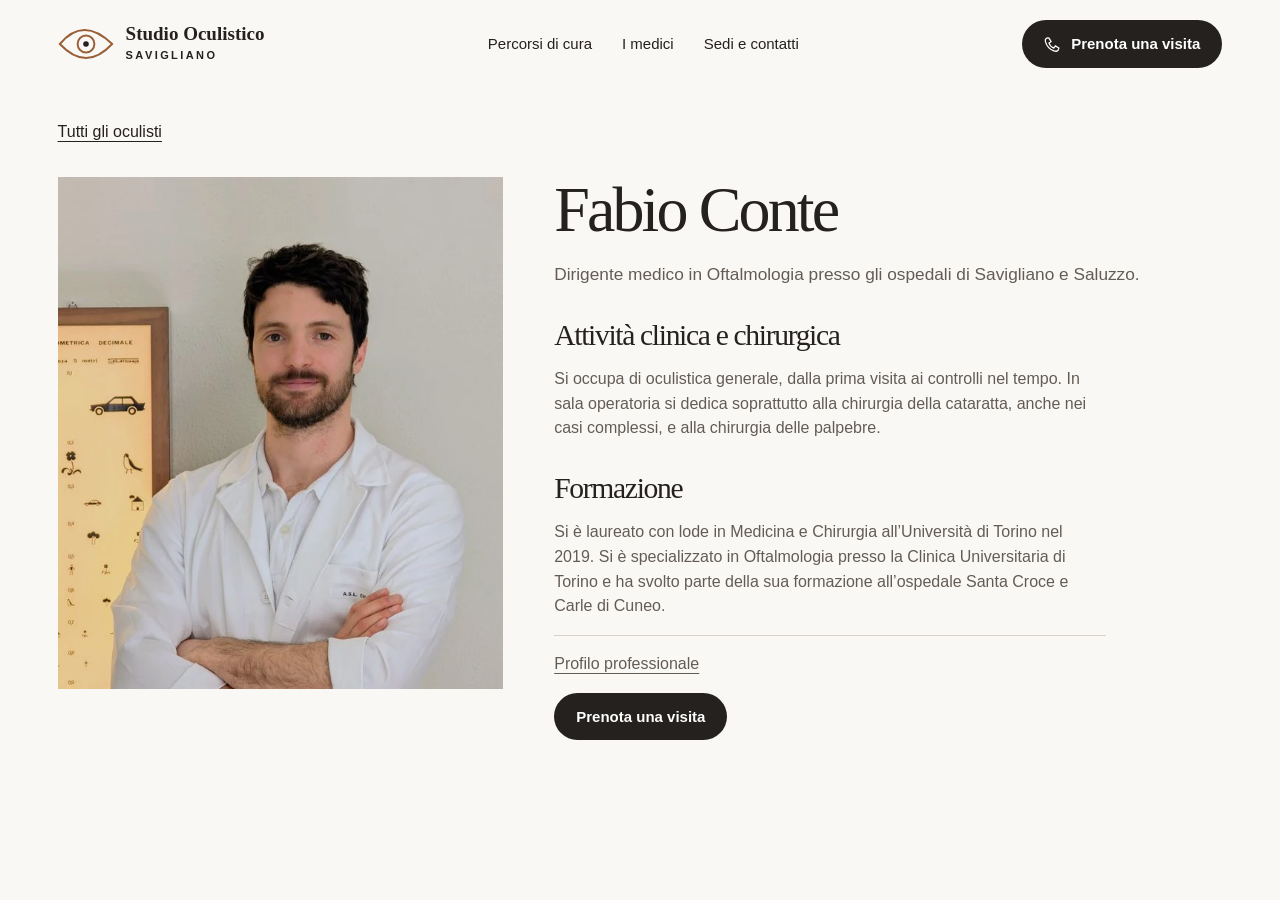
==== fabio-conte.html @ 16d63e9a "Aggiunge mappe delle sedi e profili dei tre oculisti" ====
<!doctype html>
<html lang="it"><head><meta charset="utf-8"><meta name="viewport" content="width=device-width,initial-scale=1">
<title>Dott. Fabio Conte | Studio Oculistico Savigliano</title><meta name="description" content="Dirigente medico in Oftalmologia presso gli ospedali di Savigliano e Saluzzo. Formazione e attività chirurgica."><link rel="stylesheet" href="style.css"><link rel="stylesheet" href="sedi-medici.css"></head>
<body><a class="skip" href="#principale">Vai al contenuto</a><header><a class="brand" href="index.html#principale"><svg class="eye" aria-hidden="true" viewBox="0 0 60 38"><path d="M2 19Q27 -11 58 19Q30 49 2 19Z"/><circle cx="30" cy="19" r="9"/><circle cx="30" cy="19" r="3" fill="currentColor" stroke="none"/></svg><span>Studio Oculistico<small>Savigliano</small></span></a><nav class="nav" aria-label="Navigazione principale"><a href="index.html#percorsi">Percorsi di cura</a><a href="index.html#specialisti">I medici</a><a href="index.html#sedi">Sedi e contatti</a></nav><a class="btn" href="tel:+393296215025"><svg class="phone" aria-hidden="true" viewBox="0 0 24 24"><path d="m7 3 3 5-3 2c1 3 4 6 7 7l2-3 5 3c-1 5-4 5-7 4C8 19 4 15 2 8 1 4 4 2 7 3Z"/></svg>Prenota una visita</a></header>
<main class="wrap profile" id="principale"><a href="index.html#specialisti">Tutti gli oculisti</a>
<div class="profile-layout"><img src="img/fabio.webp" alt="Dott. Fabio Conte"><article><h1>Fabio Conte</h1><p class="intro">Dirigente medico in Oftalmologia presso gli ospedali di Savigliano e Saluzzo.</p>
<h2>Attività clinica e chirurgica</h2><p>Si occupa di oculistica generale, dalla prima visita ai controlli nel tempo. In sala operatoria si dedica soprattutto alla chirurgia della cataratta, anche nei casi complessi, e alla chirurgia delle palpebre.</p>
<h2>Formazione</h2><p>Si è laureato con lode in Medicina e Chirurgia all’Università di Torino nel 2019. Si è specializzato in Oftalmologia presso la Clinica Universitaria di Torino e ha svolto parte della sua formazione all’ospedale Santa Croce e Carle di Cuneo.</p><p class="sources"><a href="https://dottfabioconte.it/">Profilo professionale</a></p>
<a class="btn" href="index.html#prenota">Prenota una visita</a></article></div></main></body></html>
---- style.css ----
:root{--paper:#faf8f5;--ink:#24211e;--gold:#995f37;--line:#d8d1c9;--soft:#eed5bc;--muted:#635c55;color:var(--ink);background:var(--paper);font:100%/1.55 Arial,Helvetica,sans-serif}*{box-sizing:border-box}html{scroll-behavior:smooth;scroll-padding-top:24px}body{margin:0}a{color:inherit;text-underline-offset:4px}a:focus-visible,button:focus-visible,summary:focus-visible{outline:3px solid #ad692f;outline-offset:4px}header,.wrap,footer{width:min(91%,1360px);margin:auto}header{height:88px;display:flex;align-items:center;justify-content:space-between;gap:20px}.brand{display:inline-flex;align-items:center;text-decoration:none;gap:12px;font:600 19px/1 Georgia,serif}.brand small{display:block;font:600 11px/1.5 Arial;letter-spacing:.22em;text-transform:uppercase;margin-top:4px}.eye{width:56px;height:36px;fill:none;stroke:var(--gold);stroke-width:2.1}.nav{display:flex;gap:30px}.nav a{text-decoration:none;font-size:15px}.nav a:hover,details a:hover{color:var(--gold)}.btn{border-radius:999px;background:var(--ink);color:#fff;padding:12px 22px;font-size:15px;text-decoration:none;display:inline-flex;align-items:center;justify-content:center;gap:10px;font-weight:600}.btn:hover{background:#4b382c}.phone{width:17px;height:17px;fill:none;stroke:currentColor;stroke-width:1.8}.hero{display:grid;grid-template-columns:1.02fr 1fr;background:#f0e7db;min-height:510px}.copy{align-self:center;padding:48px clamp(26px,4.5vw,86px)}.over{font-weight:700;font-size:12px;letter-spacing:.16em;text-transform:uppercase;color:var(--gold);display:flex;align-items:center;gap:11px}.over:before{content:'';height:1px;width:32px;background:currentColor}h1,h2,h3{font-family:Georgia,'Times New Roman',serif;font-weight:400;line-height:1.04;letter-spacing:-.045em}h1{font-size:clamp(3.8rem,5.65vw,6rem);margin:20px 0 18px}h1 em,h2 em{color:var(--gold);font-weight:400}p{color:var(--muted)}.intro{max-width:520px;margin:0 0 25px;font-size:1.08rem}.heroNav{display:flex;flex-wrap:wrap;gap:12px 24px;align-items:center}.heroNav>a:last-child{font-size:15px}.photo{position:relative;min-height:100%;margin:0;background:#b19178}.photo>img{position:absolute;width:100%;height:100%;object-fit:cover;object-position:50% 34%}.caption{position:absolute;bottom:17px;left:20px;background:rgba(35,30,26,.84);color:white;border-radius:24px;padding:6px 13px;font-size:13px;display:flex;align-items:center;gap:7px}.pin{width:14px;height:17px;stroke:currentColor;stroke-width:1.8;fill:none}section.wrap{padding:68px 0}.sectionHead{display:flex;justify-content:space-between;align-items:end;gap:30px;margin-bottom:28px}h2{font-size:clamp(2.4rem,3.6vw,4rem);margin:10px 0 0}.grid{display:grid;grid-template-columns:repeat(3,1fr);gap:24px}.path{padding:26px 22px 22px;border:1px solid var(--line);border-top:3px solid #b88860;background:#fffdf9}.glyph{display:block;width:44px;height:40px;color:var(--gold);fill:none;stroke:currentColor;stroke-width:1.4}.path h3,.doctor h3{font-size:clamp(1.65rem,2vw,2.2rem);margin:14px 0}.path p{margin:0 0 18px}.path details{border-top:1px solid var(--line);padding-top:12px}summary{cursor:pointer;font-weight:600;font-size:15px}details p{padding-top:12px}.team{background:#eee7de}.team .wrap{padding:62px 0}.doctor img{width:100%;height:clamp(180px,20vw,300px);object-fit:cover;object-position:center 28%;display:block}.doctor:nth-child(2) img{object-position:center 20%}.doctor p{margin:0 0 7px}.doctor a,.address a{font-size:15px}.location{display:grid;grid-template-columns:1fr 1fr;gap:6%;align-items:center}.location>img{width:100%;height:400px;object-fit:cover}.address{padding:14px 0;border-bottom:1px solid var(--line)}.address h3{font-size:1.65rem;margin:3px 0}.address p{margin:6px 0}.contact{background:var(--ink);color:var(--paper);padding:50px 0}.contact .wrap{display:flex;align-items:center;justify-content:space-between;gap:24px}.contact .btn{background:var(--soft);color:var(--ink)}.contact p{color:#ded6ce;margin-bottom:0}footer{padding:24px 0;display:flex;justify-content:space-between;font-size:14px}header details{display:none}.skip{position:absolute;left:-9999px}.skip:focus{left:5px;top:5px;background:white;z-index:10}@media(max-width:820px){.nav{display:none}header{height:72px}.hero{min-height:430px}.copy{padding:30px 5vw}h1{font-size:clamp(3rem,6vw,4rem)}.grid{gap:12px}.path{padding:20px 14px}.sectionHead{display:block}.location{gap:22px}}@media(max-width:640px){header{width:92%;gap:6px;height:66px}.brand{font-size:16px;gap:6px}.eye{width:38px}.brand small{font-size:9px}.btn{font-size:14px;padding:10px 14px}.hero{grid-template-columns:1fr}.copy{padding:32px 5% 26px}.intro{font-size:1rem;margin-bottom:18px}h1{font-size:clamp(3rem,12vw,4.1rem);margin:12px 0}.photo{height:230px}.photo>img{object-position:50% 31%}.grid,.location{grid-template-columns:1fr}.sectionHead{margin-bottom:20px}section.wrap,.team .wrap{padding:40px 0}.doctor{padding-bottom:15px}.doctor img{height:270px}.location>img{height:220px}.contact .wrap{display:block}.contact .btn{margin-top:18px}footer{gap:14px;flex-wrap:wrap}.path h3{margin:10px 0}.over{font-size:11px}}@media(prefers-reduced-motion:reduce){html{scroll-behavior:auto}}

/* Percorsi di lettura */
.hero .photo img{object-position:38% center}
.feature{display:flex;flex-direction:column;text-decoration:none;border-bottom:1px solid var(--line);padding-bottom:20px}.feature>img{width:100%;aspect-ratio:1.85;object-fit:cover;border-radius:4px}.feature h3{font-size:2rem;margin:20px 0 8px}.feature p{margin:0 0 14px}.feature span,.guideHero .copy>a{color:#784828;text-decoration:underline;text-underline-offset:5px;font-weight:600;font-size:.94rem}.feature:hover h3{color:var(--gold)}.focus{background:#eee2d4}.focus .wrap,.guideHero{display:grid;grid-template-columns:1fr 1fr;align-items:center}.focus .wrap{padding:60px 0;gap:6%}.focus img{width:100%;display:block;border-radius:4px}.focus p{max-width:54ch}.guideHero{background:#f1e9df;align-items:stretch}.guideHero .copy{padding:40px max(5vw,22px)}.guideHero h1{font-size:clamp(2.9rem,5vw,5.5rem)}.guideHero>img{width:100%;height:100%;max-height:480px;min-height:340px;object-fit:cover}.reading{width:min(90%,1140px);margin:60px auto 80px;display:grid;grid-template-columns:minmax(170px,230px) minmax(0,1fr);gap:7%}.reading aside{align-self:start;position:sticky;top:24px;border-top:2px solid var(--gold);display:grid;padding:18px 0;gap:14px}.reading aside a{font-size:15px;text-decoration:none}.reading aside a:hover{text-decoration:underline}.reading article h2{font-size:clamp(1.9rem,3vw,3rem);margin:38px 0 14px}.reading article>div>h2:first-child{margin-top:0}.reading article p,.reading dd{line-height:1.7;color:var(--muted)}.reading dl{background:#f1ebe4;padding:6px 24px 20px}.reading dt{font-weight:bold;padding-top:18px}.reading dd{margin:3px 0 0}.scenes{display:grid;grid-template-columns:1fr 1fr;gap:18px}.scenes figure{margin:0}.scenes img{width:100%;aspect-ratio:1.65;object-fit:cover}.scenes figcaption{color:var(--muted);font-size:1rem}.scenes strong{display:block;color:var(--ink);margin:8px 0 4px}.reading details{border-bottom:1px solid var(--line);padding:16px 0}.reading summary{font-size:1rem}.reading .source,.reading .related{font-size:.9rem;margin-top:24px}.reading .related a{display:inline-block}.reading details p{padding:0}footer{gap:14px;flex-wrap:wrap}@media(max-width:740px){.guideHero,.focus .wrap,.reading{grid-template-columns:1fr}.guideHero>img{min-height:0;max-height:260px}.guideHero .copy{padding:28px 5%}.focus .wrap{gap:24px;padding:36px 0}.reading{margin:24px auto 40px;gap:28px}.reading aside{position:static;display:flex;flex-wrap:wrap;gap:8px 18px;border-bottom:1px solid var(--line)}.reading aside strong{width:100%}.feature h3{font-size:1.7rem}.scenes{gap:12px}.hero .photo img{object-position:45% 35%}}

.anatomia{margin:0 0 36px}.anatomia img,.feature img[src$=".svg"]{width:100%;height:auto;display:block}.feature img[src$=".svg"]{aspect-ratio:2}.anatomia figcaption{padding:12px 0;color:var(--muted);line-height:1.6}.anatomia figcaption strong{display:block;color:var(--ink)}

.schema-opzionale .aperto,.schema-opzionale[open] .chiuso{display:none}.schema-opzionale[open] .aperto{display:inline}.schema-opzionale .anatomia{margin:16px 0 0}.reading details.schema-opzionale{margin-bottom:24px;padding:12px 0}.schema-opzionale summary{color:#784828}
---- sedi-medici.css ----
.doctor { position: relative; }
.doctor a::after { content: ""; position: absolute; inset: 0; }
.doctor:focus-within { outline: 3px solid var(--gold); outline-offset: 5px; }
.doctor:hover h3 { color: var(--gold); }
section.map-section { padding-top: 0; }
.maps, .profile-layout { display: grid; grid-template-columns: repeat(2, minmax(0, 1fr)); gap: clamp(1.5rem, 4vw, 4rem); }
.maps { margin-top: 2rem; }
.maps article { border-top: 1px solid var(--line); padding-top: 1.25rem; }
.maps h3 { font-size: 2rem; margin: 0; }
.maps p { margin: .75rem 0 1rem; }
.maps iframe { width: 100%; height: clamp(17rem, 25vw, 23rem); display: block; border: 1px solid var(--line); margin-bottom: 1rem; }
.profile { padding: 2rem 0 5rem; }
.profile-layout { grid-template-columns: minmax(0, 2fr) minmax(0, 3fr); margin-top: 2rem; }
.profile-layout img { width: 100%; max-height: 32rem; object-fit: cover; object-position: center 25%; }
.profile h1 { font-size: clamp(2.75rem, 5vw, 5rem); margin-top: 0; }
.profile h2 { font-size: 1.85rem; margin-top: 2rem; }
.profile article p { max-width: 62ch; }
.profile .sources { padding-top: 1rem; border-top: 1px solid var(--line); }
@media (max-width: 700px) {
  .maps, .profile-layout { grid-template-columns: 1fr; }
  .profile-layout img { max-height: 18rem; }
}
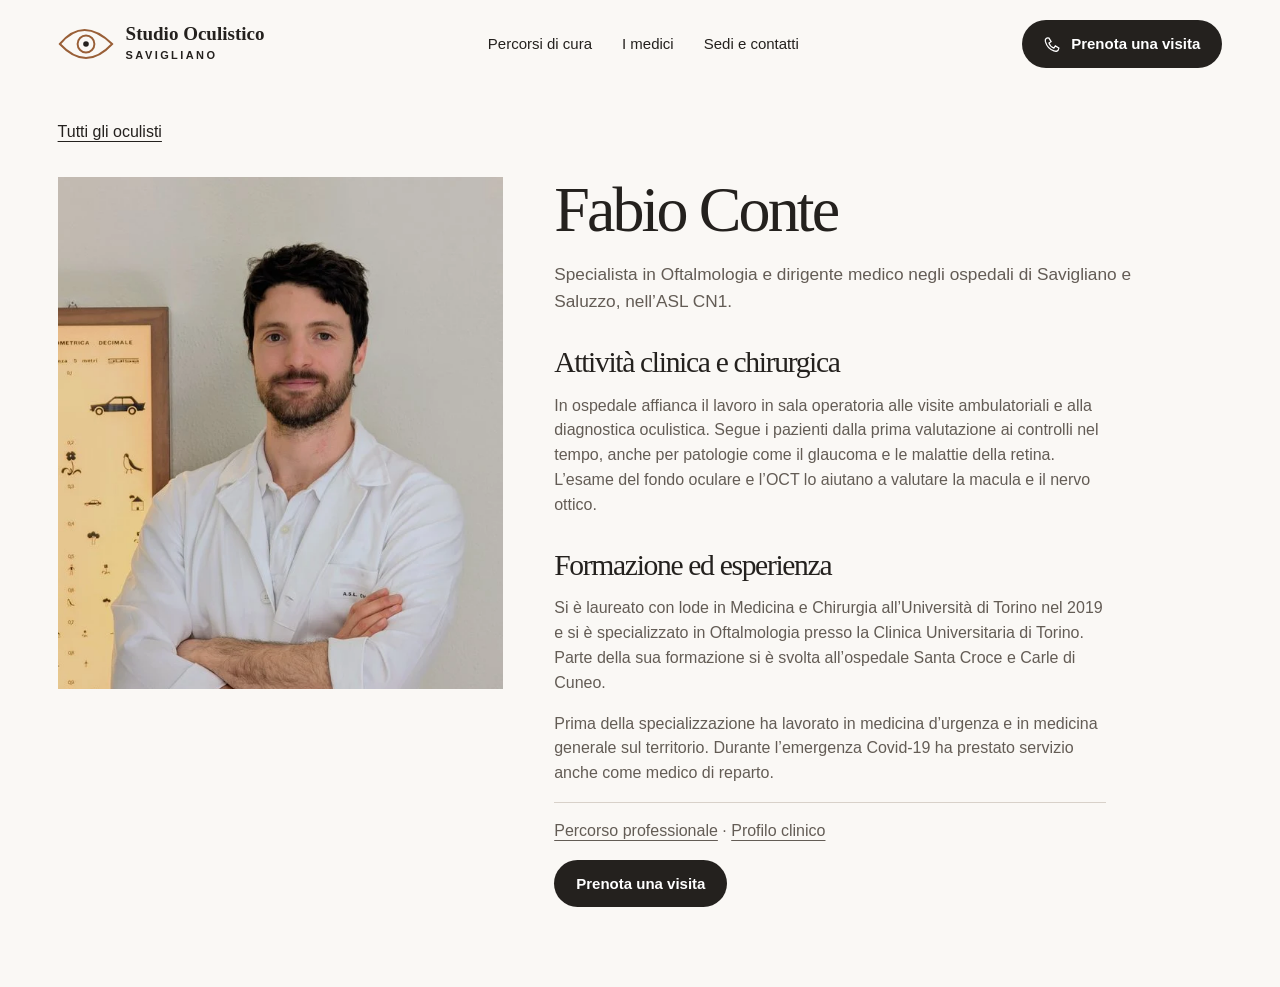
==== commit 826a9839: "Amplia i profili clinici e professionali dei tre oculisti" ====
--- a/fabio-conte.html
+++ b/fabio-conte.html
@@ -3,7 +3,11 @@
 <title>Dott. Fabio Conte | Studio Oculistico Savigliano</title><meta name="description" content="Dirigente medico in Oftalmologia presso gli ospedali di Savigliano e Saluzzo. Formazione e attività chirurgica."><link rel="stylesheet" href="style.css"><link rel="stylesheet" href="sedi-medici.css"></head>
 <body><a class="skip" href="#principale">Vai al contenuto</a><header><a class="brand" href="index.html#principale"><svg class="eye" aria-hidden="true" viewBox="0 0 60 38"><path d="M2 19Q27 -11 58 19Q30 49 2 19Z"/><circle cx="30" cy="19" r="9"/><circle cx="30" cy="19" r="3" fill="currentColor" stroke="none"/></svg><span>Studio Oculistico<small>Savigliano</small></span></a><nav class="nav" aria-label="Navigazione principale"><a href="index.html#percorsi">Percorsi di cura</a><a href="index.html#specialisti">I medici</a><a href="index.html#sedi">Sedi e contatti</a></nav><a class="btn" href="tel:+393296215025"><svg class="phone" aria-hidden="true" viewBox="0 0 24 24"><path d="m7 3 3 5-3 2c1 3 4 6 7 7l2-3 5 3c-1 5-4 5-7 4C8 19 4 15 2 8 1 4 4 2 7 3Z"/></svg>Prenota una visita</a></header>
 <main class="wrap profile" id="principale"><a href="index.html#specialisti">Tutti gli oculisti</a>
-<div class="profile-layout"><img src="img/fabio.webp" alt="Dott. Fabio Conte"><article><h1>Fabio Conte</h1><p class="intro">Dirigente medico in Oftalmologia presso gli ospedali di Savigliano e Saluzzo.</p>
-<h2>Attività clinica e chirurgica</h2><p>Si occupa di oculistica generale, dalla prima visita ai controlli nel tempo. In sala operatoria si dedica soprattutto alla chirurgia della cataratta, anche nei casi complessi, e alla chirurgia delle palpebre.</p>
-<h2>Formazione</h2><p>Si è laureato con lode in Medicina e Chirurgia all’Università di Torino nel 2019. Si è specializzato in Oftalmologia presso la Clinica Universitaria di Torino e ha svolto parte della sua formazione all’ospedale Santa Croce e Carle di Cuneo.</p><p class="sources"><a href="https://dottfabioconte.it/">Profilo professionale</a></p>
+<div class="profile-layout"><img src="img/fabio.webp" alt="Dott. Fabio Conte"><article><h1>Fabio Conte</h1><p class="intro">Specialista in Oftalmologia e dirigente medico negli ospedali di Savigliano e Saluzzo, nell’ASL CN1.</p>
+<h2>Attività clinica e chirurgica</h2>
+<p>In ospedale affianca il lavoro in sala operatoria alle visite ambulatoriali e alla diagnostica oculistica. Segue i pazienti dalla prima valutazione ai controlli nel tempo, anche per patologie come il glaucoma e le malattie della retina. L’esame del fondo oculare e l’OCT lo aiutano a valutare la macula e il nervo ottico.</p>
+<h2>Formazione ed esperienza</h2>
+<p>Si è laureato con lode in Medicina e Chirurgia all’Università di Torino nel 2019 e si è specializzato in Oftalmologia presso la Clinica Universitaria di Torino. Parte della sua formazione si è svolta all’ospedale Santa Croce e Carle di Cuneo.</p>
+<p>Prima della specializzazione ha lavorato in medicina d’urgenza e in medicina generale sul territorio. Durante l’emergenza Covid-19 ha prestato servizio anche come medico di reparto.</p>
+<p class="sources"><a href="https://dottfabioconte.it/">Percorso professionale</a> · <a href="https://studiobiomed.it/medici/dott-conte-fabio-oculistica/">Profilo clinico</a></p>
 <a class="btn" href="index.html#prenota">Prenota una visita</a></article></div></main></body></html>
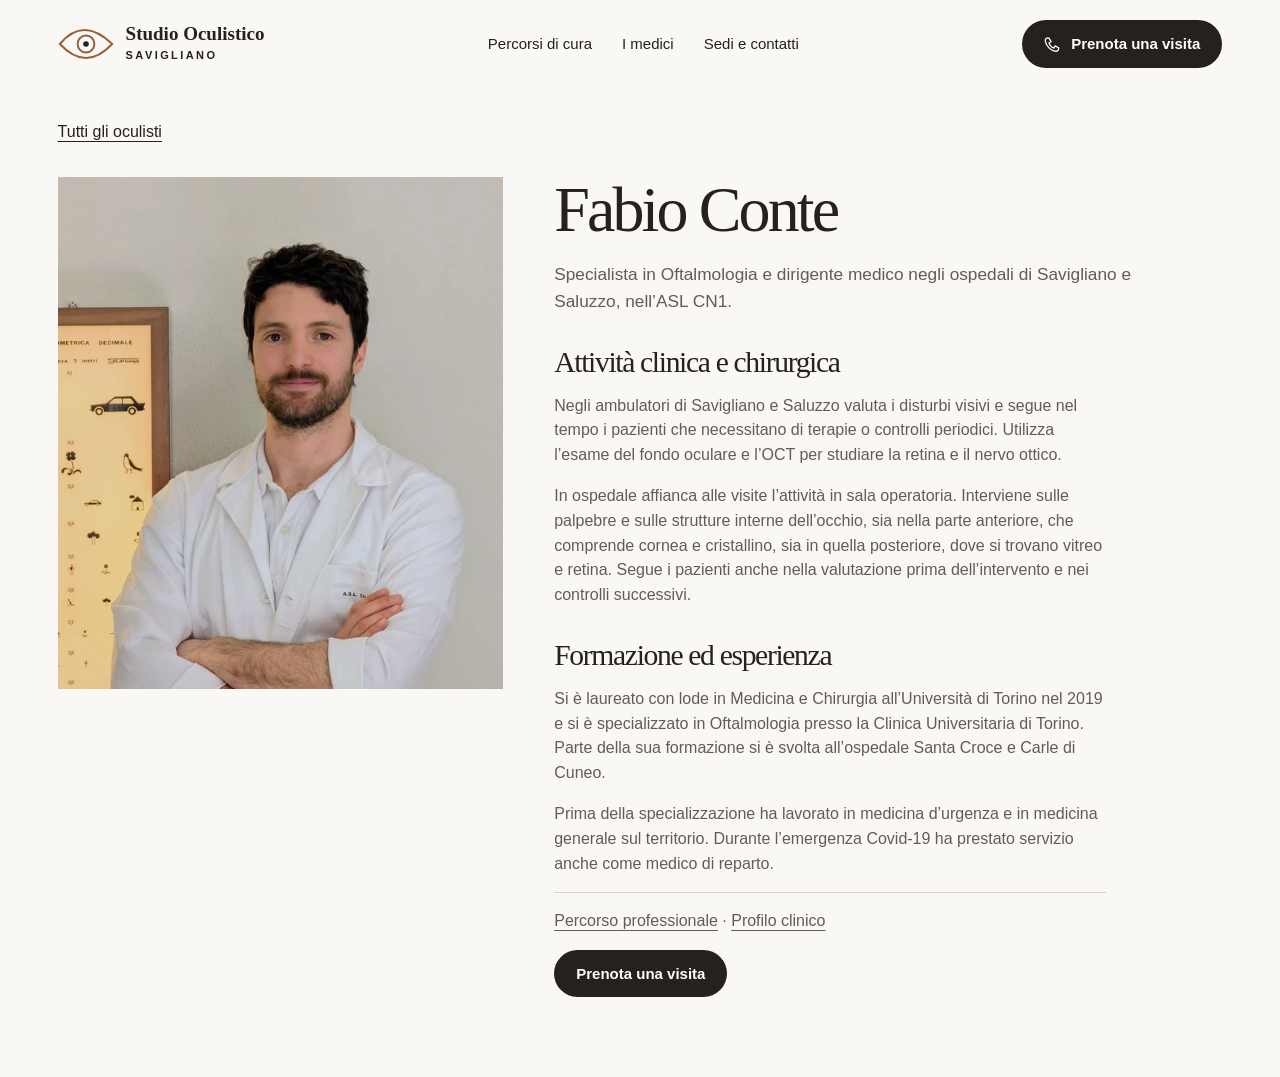
==== commit e37803b3: "Integra l’attività ospedaliera nei singoli profili" ====
--- a/fabio-conte.html
+++ b/fabio-conte.html
@@ -5,7 +5,8 @@
 <main class="wrap profile" id="principale"><a href="index.html#specialisti">Tutti gli oculisti</a>
 <div class="profile-layout"><img src="img/fabio.webp" alt="Dott. Fabio Conte"><article><h1>Fabio Conte</h1><p class="intro">Specialista in Oftalmologia e dirigente medico negli ospedali di Savigliano e Saluzzo, nell’ASL CN1.</p>
 <h2>Attività clinica e chirurgica</h2>
-<p>In ospedale affianca il lavoro in sala operatoria alle visite ambulatoriali e alla diagnostica oculistica. Segue i pazienti dalla prima valutazione ai controlli nel tempo, anche per patologie come il glaucoma e le malattie della retina. L’esame del fondo oculare e l’OCT lo aiutano a valutare la macula e il nervo ottico.</p>
+<p>Negli ambulatori di Savigliano e Saluzzo valuta i disturbi visivi e segue nel tempo i pazienti che necessitano di terapie o controlli periodici. Utilizza l’esame del fondo oculare e l’OCT per studiare la retina e il nervo ottico.</p>
+<p>In ospedale affianca alle visite l’attività in sala operatoria. Interviene sulle palpebre e sulle strutture interne dell’occhio, sia nella parte anteriore, che comprende cornea e cristallino, sia in quella posteriore, dove si trovano vitreo e retina. Segue i pazienti anche nella valutazione prima dell’intervento e nei controlli successivi.</p>
 <h2>Formazione ed esperienza</h2>
 <p>Si è laureato con lode in Medicina e Chirurgia all’Università di Torino nel 2019 e si è specializzato in Oftalmologia presso la Clinica Universitaria di Torino. Parte della sua formazione si è svolta all’ospedale Santa Croce e Carle di Cuneo.</p>
 <p>Prima della specializzazione ha lavorato in medicina d’urgenza e in medicina generale sul territorio. Durante l’emergenza Covid-19 ha prestato servizio anche come medico di reparto.</p>
